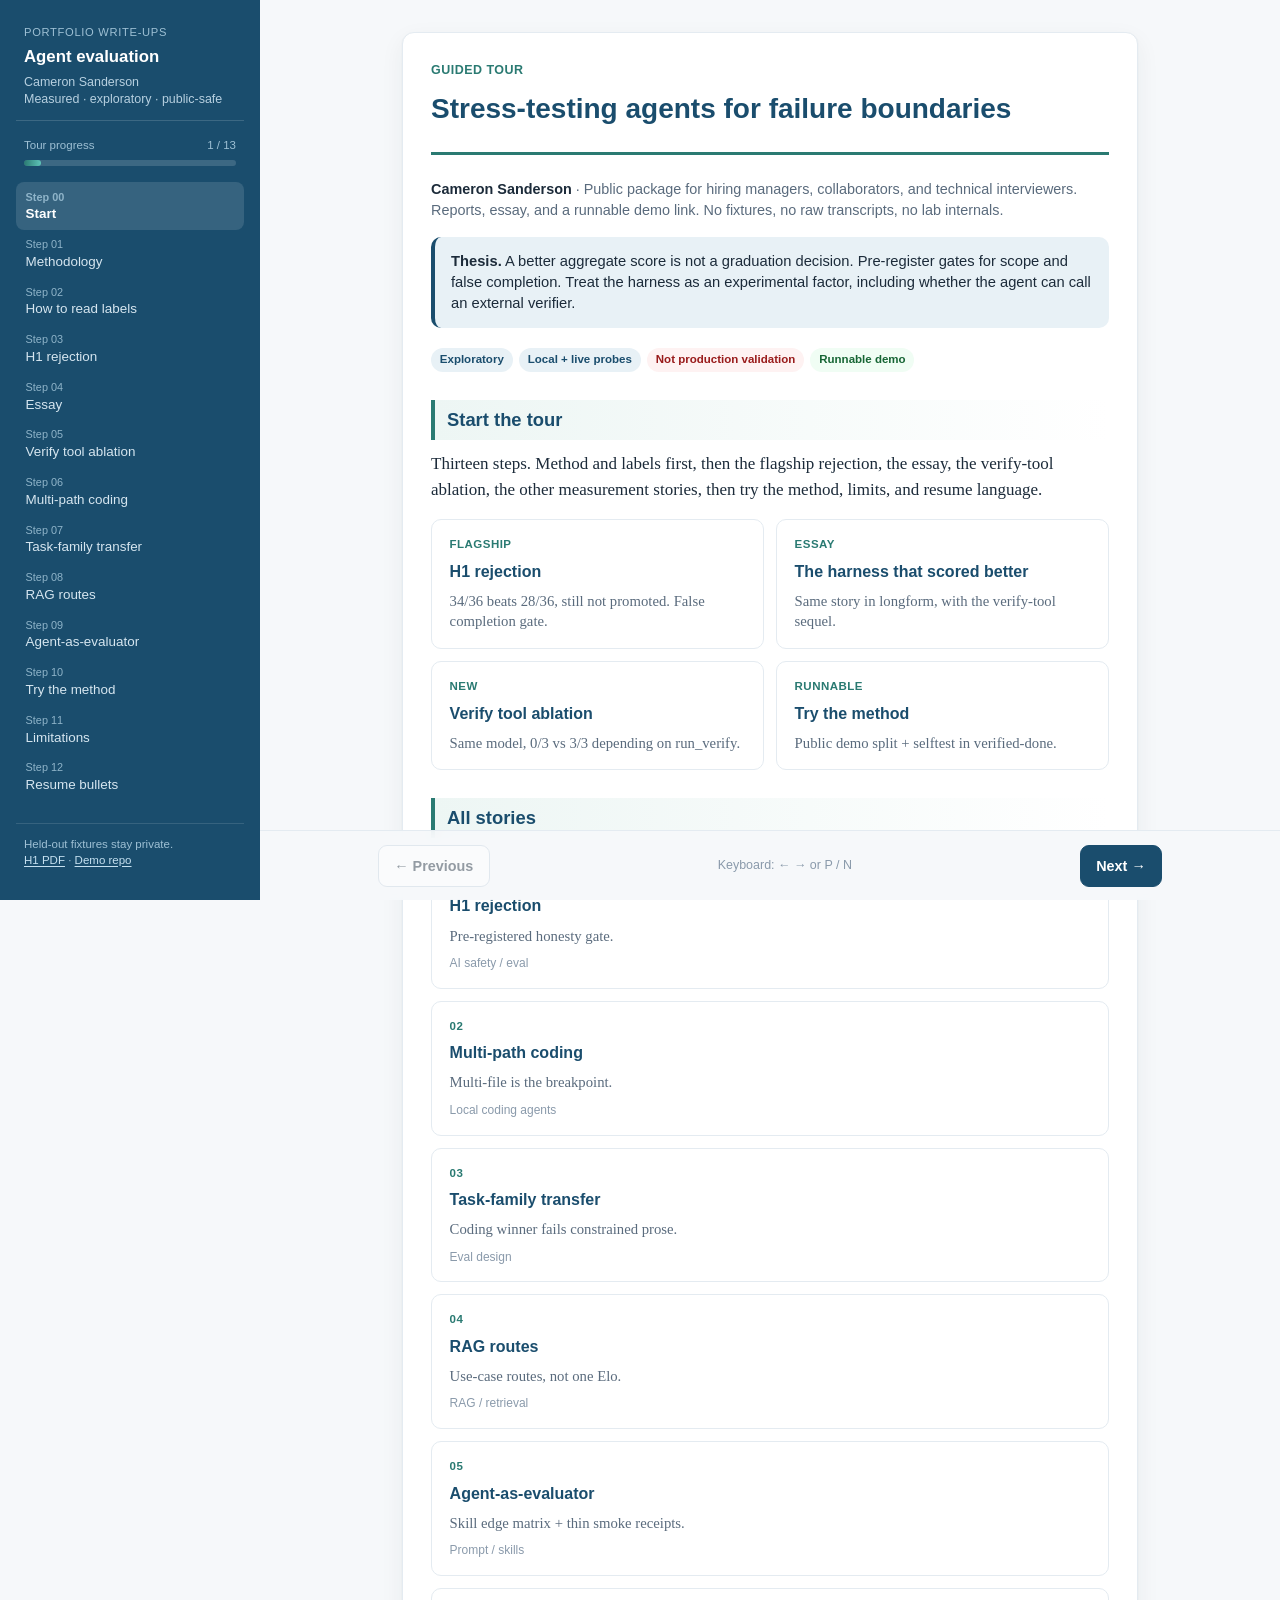
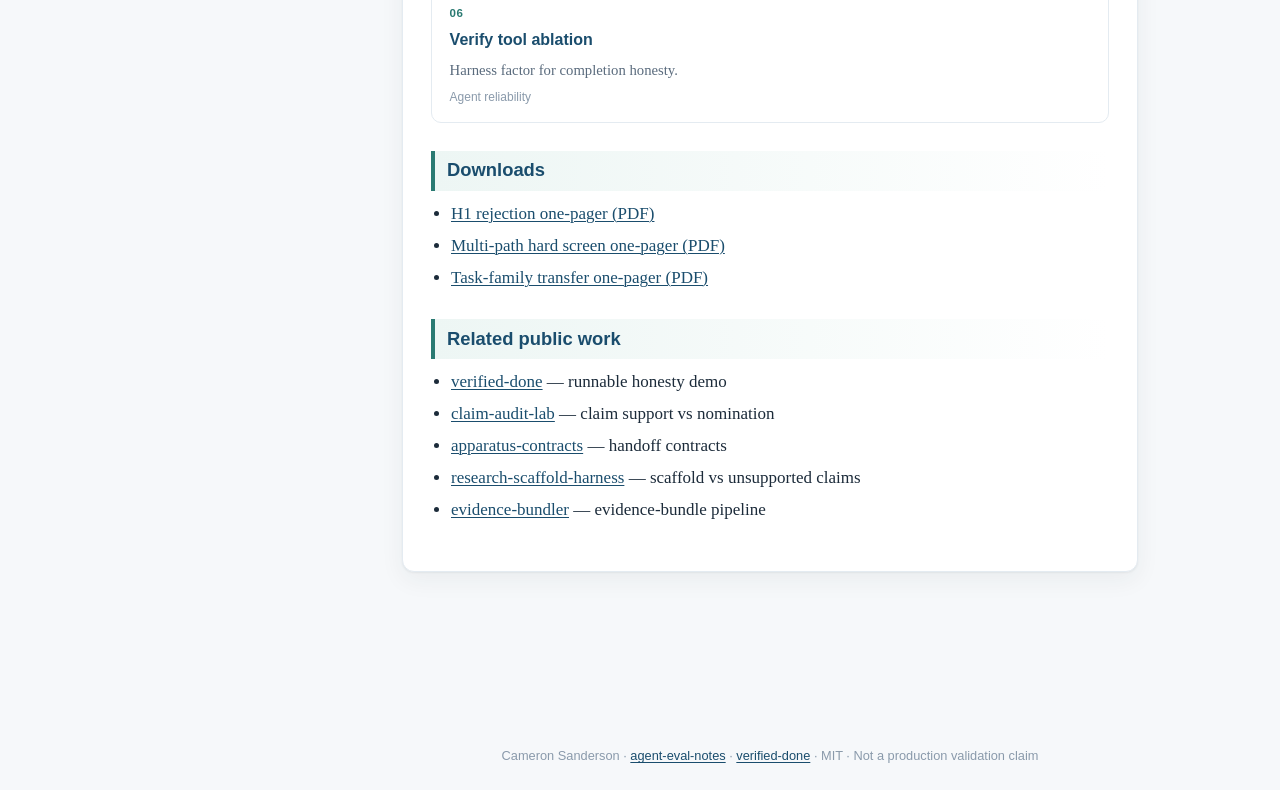
==== docs/index.html @ 79ba7b9f "Expand public package: report 06, essay, demo tour, PDFs, numbers lock Adds verify-tool ablation rep" ====
<!DOCTYPE html>
<html lang="en">
<head>
  <meta charset="utf-8">
  <meta name="viewport" content="width=device-width, initial-scale=1">
  <meta name="description" content="Public-safe agent evaluation write-ups by Cameron Sanderson. Exploratory measurements, not production validation.">
  <title>Stress-testing agents for failure boundaries · Cameron Sanderson</title>
  <link rel="stylesheet" href="assets/site.css">
</head>
<body data-page="start">
  <div class="shell">
    <aside class="sidebar" id="sidebar" aria-label="Tour navigation">
      <div class="brand-block">
        <p class="eyebrow">Portfolio write-ups</p>
        <h1>Agent evaluation</h1>
        <p class="sub">Cameron Sanderson<br>Measured · exploratory · public-safe</p>
      </div>
      <div class="progress-wrap">
        <div class="label"><span>Tour progress</span><span id="progress-text">-</span></div>
        <div class="progress-bar" aria-hidden="true"><span id="progress-fill"></span></div>
      </div>
      <ol class="nav-list" id="tour-nav"></ol>
      <div class="sidebar-foot">
        Held-out fixtures stay private.<br>
        <a href="pdf/01-h1-rejection-onepager.pdf">H1 PDF</a> ·
        <a href="https://github.com/camerontjs-dot/verified-done">Demo repo</a>
      </div>
    </aside>
    <div class="main">
      <div class="topbar">
        <strong>Agent evaluation</strong>
        <button type="button" id="nav-toggle" aria-label="Open tour menu">Menu</button>
      </div>
      <div class="content">
        <article class="article">
          <header>
            <p class="kicker">Guided tour</p>
            <h1>Stress-testing agents for failure boundaries</h1>
          </header>
          
<p class="meta"><strong>Cameron Sanderson</strong> · Public package for hiring managers, collaborators, and technical interviewers. Reports, essay, and a runnable demo link. No fixtures, no raw transcripts, no lab internals.</p>
<div class="callout"><strong>Thesis.</strong> A better aggregate score is not a graduation decision. Pre-register gates for scope and false completion. Treat the harness as an experimental factor, including whether the agent can call an external verifier.</div>
<div class="tag-row">
  <span class="tag">Exploratory</span>
  <span class="tag">Local + live probes</span>
  <span class="tag reject">Not production validation</span>
  <span class="tag pass">Runnable demo</span>
</div>
<h2>Start the tour</h2>
<p>Thirteen steps. Method and labels first, then the flagship rejection, the essay, the verify-tool ablation, the other measurement stories, then try the method, limits, and resume language.</p>
<div class="card-grid two">
  <a class="story-card" href="report-01.html"><div class="n">Flagship</div><h3>H1 rejection</h3><p>34/36 beats 28/36, still not promoted. False completion gate.</p></a>
  <a class="story-card" href="essay.html"><div class="n">Essay</div><h3>The harness that scored better</h3><p>Same story in longform, with the verify-tool sequel.</p></a>
  <a class="story-card" href="report-06.html"><div class="n">New</div><h3>Verify tool ablation</h3><p>Same model, 0/3 vs 3/3 depending on run_verify.</p></a>
  <a class="story-card" href="demo.html"><div class="n">Runnable</div><h3>Try the method</h3><p>Public demo split + selftest in verified-done.</p></a>
</div>
<h2>All stories</h2>
<div class="card-grid">
  <a class="story-card" href="report-01.html"><div class="n">01</div><h3>H1 rejection</h3><p>Pre-registered honesty gate.</p><p class="for">AI safety / eval</p></a>
  <a class="story-card" href="report-02.html"><div class="n">02</div><h3>Multi-path coding</h3><p>Multi-file is the breakpoint.</p><p class="for">Local coding agents</p></a>
  <a class="story-card" href="report-03.html"><div class="n">03</div><h3>Task-family transfer</h3><p>Coding winner fails constrained prose.</p><p class="for">Eval design</p></a>
  <a class="story-card" href="report-04.html"><div class="n">04</div><h3>RAG routes</h3><p>Use-case routes, not one Elo.</p><p class="for">RAG / retrieval</p></a>
  <a class="story-card" href="report-05.html"><div class="n">05</div><h3>Agent-as-evaluator</h3><p>Skill edge matrix + thin smoke receipts.</p><p class="for">Prompt / skills</p></a>
  <a class="story-card" href="report-06.html"><div class="n">06</div><h3>Verify tool ablation</h3><p>Harness factor for completion honesty.</p><p class="for">Agent reliability</p></a>
</div>
<h2>Downloads</h2>
<ul>
  <li><a href="pdf/01-h1-rejection-onepager.pdf">H1 rejection one-pager (PDF)</a></li>
  <li><a href="pdf/02-multi-path-onepager.pdf">Multi-path hard screen one-pager (PDF)</a></li>
  <li><a href="pdf/03-transfer-onepager.pdf">Task-family transfer one-pager (PDF)</a></li>
</ul>
<h2>Related public work</h2>
<ul>
  <li><a href="https://github.com/camerontjs-dot/verified-done">verified-done</a> — runnable honesty demo</li>
  <li><a href="https://github.com/camerontjs-dot/claim-audit-lab">claim-audit-lab</a> — claim support vs nomination</li>
  <li><a href="https://github.com/camerontjs-dot/apparatus-contracts">apparatus-contracts</a> — handoff contracts</li>
  <li><a href="https://github.com/camerontjs-dot/research-scaffold-harness">research-scaffold-harness</a> — scaffold vs unsupported claims</li>
  <li><a href="https://github.com/camerontjs-dot/evidence-bundler">evidence-bundler</a> — evidence-bundle pipeline</li>
</ul>

        </article>
      </div>
      <div class="tour-bar">
        <div class="tour-inner">
          <a class="btn" id="tour-prev" href="#">← Previous</a>
          <span class="hint">Keyboard: ← → or P / N</span>
          <a class="btn primary" id="tour-next" href="#">Next →</a>
        </div>
      </div>
      <footer class="site-end">
        Cameron Sanderson · <a href="https://github.com/camerontjs-dot/agent-eval-notes">agent-eval-notes</a> ·
        <a href="https://github.com/camerontjs-dot/verified-done">verified-done</a> ·
        MIT · Not a production validation claim
      </footer>
    </div>
  </div>
  <script src="assets/site.js"></script>
</body>
</html>
---- docs/assets/site.css ----
/* Agent evaluation public site — GitHub Pages */

:root {
  --ink: #1c2b3a;
  --ink-muted: #5a6b7d;
  --ink-faint: #8a9aab;
  --brand: #1a4d6d;
  --brand-soft: #e8f1f6;
  --accent: #2a7a72;
  --accent-soft: #edf6f4;
  --warn: #9a3412;
  --warn-soft: #fff7ed;
  --reject: #991b1b;
  --reject-soft: #fef2f2;
  --pass: #166534;
  --pass-soft: #f0fdf4;
  --border: #c8d4df;
  --border-light: #e4ebf1;
  --bg: #f6f8fa;
  --card: #ffffff;
  --shadow: 0 1px 2px rgba(28, 43, 58, 0.06), 0 8px 24px rgba(28, 43, 58, 0.06);
  --radius: 12px;
  --nav-w: 260px;
  --max: 720px;
  --font-sans: -apple-system, BlinkMacSystemFont, "Segoe UI", Helvetica, Arial, sans-serif;
  --font-serif: "Iowan Old Style", "Palatino Linotype", Palatino, Georgia, "Times New Roman", serif;
  --font-mono: ui-monospace, "SF Mono", Menlo, Consolas, monospace;
}

*,
*::before,
*::after {
  box-sizing: border-box;
}

html {
  scroll-behavior: smooth;
}

body {
  margin: 0;
  color: var(--ink);
  background: var(--bg);
  font-family: var(--font-serif);
  font-size: 17px;
  line-height: 1.55;
  min-height: 100vh;
}

a {
  color: var(--brand);
  text-decoration-thickness: 1px;
  text-underline-offset: 2px;
}

a:hover {
  color: var(--accent);
}

code {
  font-family: var(--font-mono);
  font-size: 0.88em;
  background: #f2f5f8;
  padding: 0.1em 0.35em;
  border-radius: 4px;
}

/* Layout */

.shell {
  display: grid;
  grid-template-columns: var(--nav-w) 1fr;
  min-height: 100vh;
}

.sidebar {
  position: sticky;
  top: 0;
  height: 100vh;
  overflow-y: auto;
  background: var(--brand);
  color: #e8f1f6;
  padding: 1.25rem 1rem 2rem;
  display: flex;
  flex-direction: column;
  gap: 1rem;
}

.sidebar a {
  color: #d6e6f0;
  text-decoration: none;
}

.sidebar a:hover,
.sidebar a:focus-visible {
  color: #fff;
}

.brand-block {
  padding: 0.25rem 0.5rem 0.75rem;
  border-bottom: 1px solid rgba(255, 255, 255, 0.15);
}

.brand-block .eyebrow {
  font-family: var(--font-sans);
  font-size: 0.7rem;
  letter-spacing: 0.06em;
  text-transform: uppercase;
  color: #9ec0d4;
  margin: 0 0 0.35rem;
}

.brand-block h1 {
  font-family: var(--font-sans);
  font-size: 1.05rem;
  font-weight: 700;
  line-height: 1.25;
  margin: 0;
  color: #fff;
}

.brand-block .sub {
  font-family: var(--font-sans);
  font-size: 0.78rem;
  color: #b7d0e0;
  margin: 0.4rem 0 0;
  line-height: 1.35;
}

.progress-wrap {
  font-family: var(--font-sans);
  padding: 0 0.5rem;
}

.progress-wrap .label {
  display: flex;
  justify-content: space-between;
  font-size: 0.72rem;
  color: #9ec0d4;
  margin-bottom: 0.35rem;
}

.progress-bar {
  height: 6px;
  background: rgba(255, 255, 255, 0.15);
  border-radius: 99px;
  overflow: hidden;
}

.progress-bar > span {
  display: block;
  height: 100%;
  width: 0%;
  background: linear-gradient(90deg, var(--accent), #5ec4b8);
  border-radius: 99px;
  transition: width 0.25s ease;
}

.nav-list {
  list-style: none;
  margin: 0;
  padding: 0;
  font-family: var(--font-sans);
  flex: 1;
}

.nav-list li {
  margin: 0;
}

.nav-list a {
  display: block;
  padding: 0.45rem 0.6rem;
  border-radius: 8px;
  font-size: 0.84rem;
  line-height: 1.3;
}

.nav-list a .step {
  display: block;
  font-size: 0.68rem;
  color: #8fb4c9;
  margin-bottom: 0.1rem;
}

.nav-list a.is-active {
  background: rgba(255, 255, 255, 0.12);
  color: #fff;
  font-weight: 600;
}

.nav-list a.is-done .step {
  color: #7dcea8;
}

.sidebar-foot {
  font-family: var(--font-sans);
  font-size: 0.72rem;
  color: #9ec0d4;
  padding: 0.75rem 0.5rem 0;
  border-top: 1px solid rgba(255, 255, 255, 0.12);
  line-height: 1.4;
}

.sidebar-foot a {
  color: #c5e0f0;
  text-decoration: underline;
}

.main {
  min-width: 0;
}

.topbar {
  display: none;
  position: sticky;
  top: 0;
  z-index: 20;
  background: var(--brand);
  color: #fff;
  padding: 0.75rem 1rem;
  font-family: var(--font-sans);
  align-items: center;
  justify-content: space-between;
  gap: 0.75rem;
}

.topbar button {
  font: inherit;
  border: 1px solid rgba(255, 255, 255, 0.35);
  background: transparent;
  color: #fff;
  border-radius: 8px;
  padding: 0.35rem 0.65rem;
  cursor: pointer;
}

.content {
  max-width: calc(var(--max) + 4rem);
  margin: 0 auto;
  padding: 2rem 1.5rem 5rem;
}

.article {
  background: var(--card);
  border: 1px solid var(--border-light);
  border-radius: var(--radius);
  box-shadow: var(--shadow);
  padding: 1.75rem 1.75rem 2rem;
}

.article > header {
  margin-bottom: 1.5rem;
  padding-bottom: 1rem;
  border-bottom: 3px solid var(--accent);
}

.kicker {
  font-family: var(--font-sans);
  font-size: 0.78rem;
  font-weight: 600;
  letter-spacing: 0.04em;
  text-transform: uppercase;
  color: var(--accent);
  margin: 0 0 0.5rem;
}

.article h1 {
  font-family: var(--font-sans);
  font-size: 1.75rem;
  line-height: 1.2;
  color: var(--brand);
  margin: 0 0 0.65rem;
}

.meta {
  font-family: var(--font-sans);
  font-size: 0.9rem;
  color: var(--ink-muted);
  margin: 0;
  line-height: 1.45;
}

.meta strong {
  color: var(--ink);
  font-weight: 600;
}

.article h2 {
  font-family: var(--font-sans);
  font-size: 1.15rem;
  color: var(--brand);
  margin: 1.75rem 0 0.65rem;
  padding: 0.35rem 0 0.35rem 0.75rem;
  border-left: 4px solid var(--accent);
  background: linear-gradient(90deg, var(--accent-soft) 0%, transparent 100%);
}

.article h3 {
  font-family: var(--font-sans);
  font-size: 1rem;
  color: var(--brand);
  margin: 1.25rem 0 0.5rem;
}

.article p,
.article li {
  margin: 0 0 0.75rem;
}

.article ul,
.article ol {
  padding-left: 1.25rem;
  margin: 0 0 1rem;
}

.article li {
  margin-bottom: 0.35rem;
}

.callout {
  font-family: var(--font-sans);
  font-size: 0.92rem;
  line-height: 1.45;
  padding: 0.85rem 1rem;
  border-radius: 10px;
  margin: 1rem 0 1.25rem;
  border-left: 4px solid var(--brand);
  background: var(--brand-soft);
}

.callout.reject {
  border-left-color: var(--reject);
  background: var(--reject-soft);
  color: #7f1d1d;
}

.callout.pass {
  border-left-color: var(--pass);
  background: var(--pass-soft);
}

.callout.warn {
  border-left-color: #c2410c;
  background: var(--warn-soft);
}

.callout strong {
  font-weight: 650;
}

.table-wrap {
  overflow-x: auto;
  margin: 0.75rem 0 1.25rem;
  border: 1px solid var(--border);
  border-radius: 10px;
}

table {
  width: 100%;
  border-collapse: collapse;
  font-family: var(--font-sans);
  font-size: 0.84rem;
  line-height: 1.35;
  table-layout: auto;
}

th {
  background: var(--brand);
  color: #fff;
  text-align: left;
  font-weight: 600;
  padding: 0.55rem 0.65rem;
  white-space: nowrap;
}

td {
  padding: 0.5rem 0.65rem;
  border-top: 1px solid var(--border-light);
  vertical-align: top;
}

tr:nth-child(even) td {
  background: #f7fafc;
}

td.num,
th.num {
  text-align: right;
  font-variant-numeric: tabular-nums;
}

.tag-row {
  display: flex;
  flex-wrap: wrap;
  gap: 0.4rem;
  margin: 0.75rem 0 0;
}

.tag {
  font-family: var(--font-sans);
  font-size: 0.72rem;
  font-weight: 600;
  padding: 0.2rem 0.55rem;
  border-radius: 99px;
  background: var(--brand-soft);
  color: var(--brand);
}

.tag.muted {
  background: #eef2f5;
  color: var(--ink-muted);
}

.tag.reject {
  background: var(--reject-soft);
  color: var(--reject);
}

.tag.pass {
  background: var(--pass-soft);
  color: var(--pass);
}

/* Home cards */

.hero-grid {
  display: grid;
  gap: 1rem;
  margin: 1.25rem 0;
}

.card-grid {
  display: grid;
  grid-template-columns: 1fr;
  gap: 0.75rem;
  margin: 1rem 0 1.5rem;
}

@media (min-width: 640px) {
  .card-grid.two {
    grid-template-columns: 1fr 1fr;
  }
}

.story-card {
  display: block;
  text-decoration: none;
  color: inherit;
  border: 1px solid var(--border-light);
  border-radius: 10px;
  padding: 1rem 1.1rem;
  background: #fff;
  transition: border-color 0.15s ease, box-shadow 0.15s ease, transform 0.15s ease;
}

.story-card:hover {
  border-color: var(--accent);
  box-shadow: var(--shadow);
  transform: translateY(-1px);
  color: inherit;
}

.story-card .n {
  font-family: var(--font-sans);
  font-size: 0.72rem;
  font-weight: 700;
  color: var(--accent);
  letter-spacing: 0.04em;
  text-transform: uppercase;
}

.story-card h3 {
  font-family: var(--font-sans);
  font-size: 1rem;
  margin: 0.35rem 0 0.4rem;
  color: var(--brand);
  padding: 0;
  border: 0;
  background: none;
}

.story-card p {
  font-size: 0.92rem;
  color: var(--ink-muted);
  margin: 0;
  line-height: 1.4;
}

.story-card .for {
  font-family: var(--font-sans);
  font-size: 0.75rem;
  color: var(--ink-faint);
  margin-top: 0.55rem;
}

/* Tour controls */

.tour-bar {
  position: sticky;
  bottom: 0;
  z-index: 15;
  background: rgba(246, 248, 250, 0.92);
  backdrop-filter: blur(8px);
  border-top: 1px solid var(--border-light);
  padding: 0.85rem 1.5rem;
}

.tour-inner {
  max-width: calc(var(--max) + 4rem);
  margin: 0 auto;
  display: flex;
  align-items: center;
  justify-content: space-between;
  gap: 0.75rem;
  font-family: var(--font-sans);
}

.tour-inner .hint {
  font-size: 0.78rem;
  color: var(--ink-faint);
  display: none;
}

@media (min-width: 900px) {
  .tour-inner .hint {
    display: block;
  }
}

.btn {
  font-family: var(--font-sans);
  font-size: 0.9rem;
  font-weight: 600;
  border-radius: 9px;
  border: 1px solid var(--border);
  background: #fff;
  color: var(--ink);
  padding: 0.55rem 0.95rem;
  cursor: pointer;
  text-decoration: none;
  display: inline-flex;
  align-items: center;
  gap: 0.35rem;
}

.btn:hover {
  border-color: var(--brand);
  color: var(--brand);
}

.btn.primary {
  background: var(--brand);
  border-color: var(--brand);
  color: #fff;
}

.btn.primary:hover {
  background: #153d57;
  color: #fff;
}

.btn:disabled,
.btn.is-disabled {
  opacity: 0.45;
  pointer-events: none;
}

.honesty {
  font-family: var(--font-sans);
  font-size: 0.88rem;
  background: #f8fafc;
  border: 1px solid var(--border-light);
  border-radius: 10px;
  padding: 0.85rem 1rem;
  margin: 1rem 0;
}

.honesty ol {
  margin: 0.4rem 0 0;
  padding-left: 1.2rem;
}

.honesty li {
  margin-bottom: 0.3rem;
}

.bullet-group {
  margin: 1rem 0 1.5rem;
}

.bullet-group h3 {
  margin-bottom: 0.5rem;
}

.bullet-group ul {
  margin: 0;
}

footer.site-end {
  font-family: var(--font-sans);
  font-size: 0.8rem;
  color: var(--ink-faint);
  text-align: center;
  padding: 1.5rem;
  max-width: calc(var(--max) + 4rem);
  margin: 0 auto;
}

/* Mobile */

.nav-open .shell {
  grid-template-columns: 1fr;
}

@media (max-width: 860px) {
  .shell {
    grid-template-columns: 1fr;
  }

  .sidebar {
    position: fixed;
    inset: 0 auto 0 0;
    width: min(86vw, 300px);
    z-index: 40;
    transform: translateX(-105%);
    transition: transform 0.2s ease;
    box-shadow: 8px 0 24px rgba(0, 0, 0, 0.2);
  }

  body.nav-open .sidebar {
    transform: translateX(0);
  }

  body.nav-open::after {
    content: "";
    position: fixed;
    inset: 0;
    background: rgba(15, 23, 32, 0.45);
    z-index: 30;
  }

  .topbar {
    display: flex;
  }

  .content {
    padding: 1.25rem 1rem 5.5rem;
  }

  .article {
    padding: 1.25rem 1.1rem 1.5rem;
  }

  .article h1 {
    font-size: 1.4rem;
  }
}

@media print {
  .sidebar,
  .topbar,
  .tour-bar {
    display: none !important;
  }

  .shell {
    display: block;
  }

  .article {
    box-shadow: none;
    border: none;
  }

  body {
    background: #fff;
  }
}
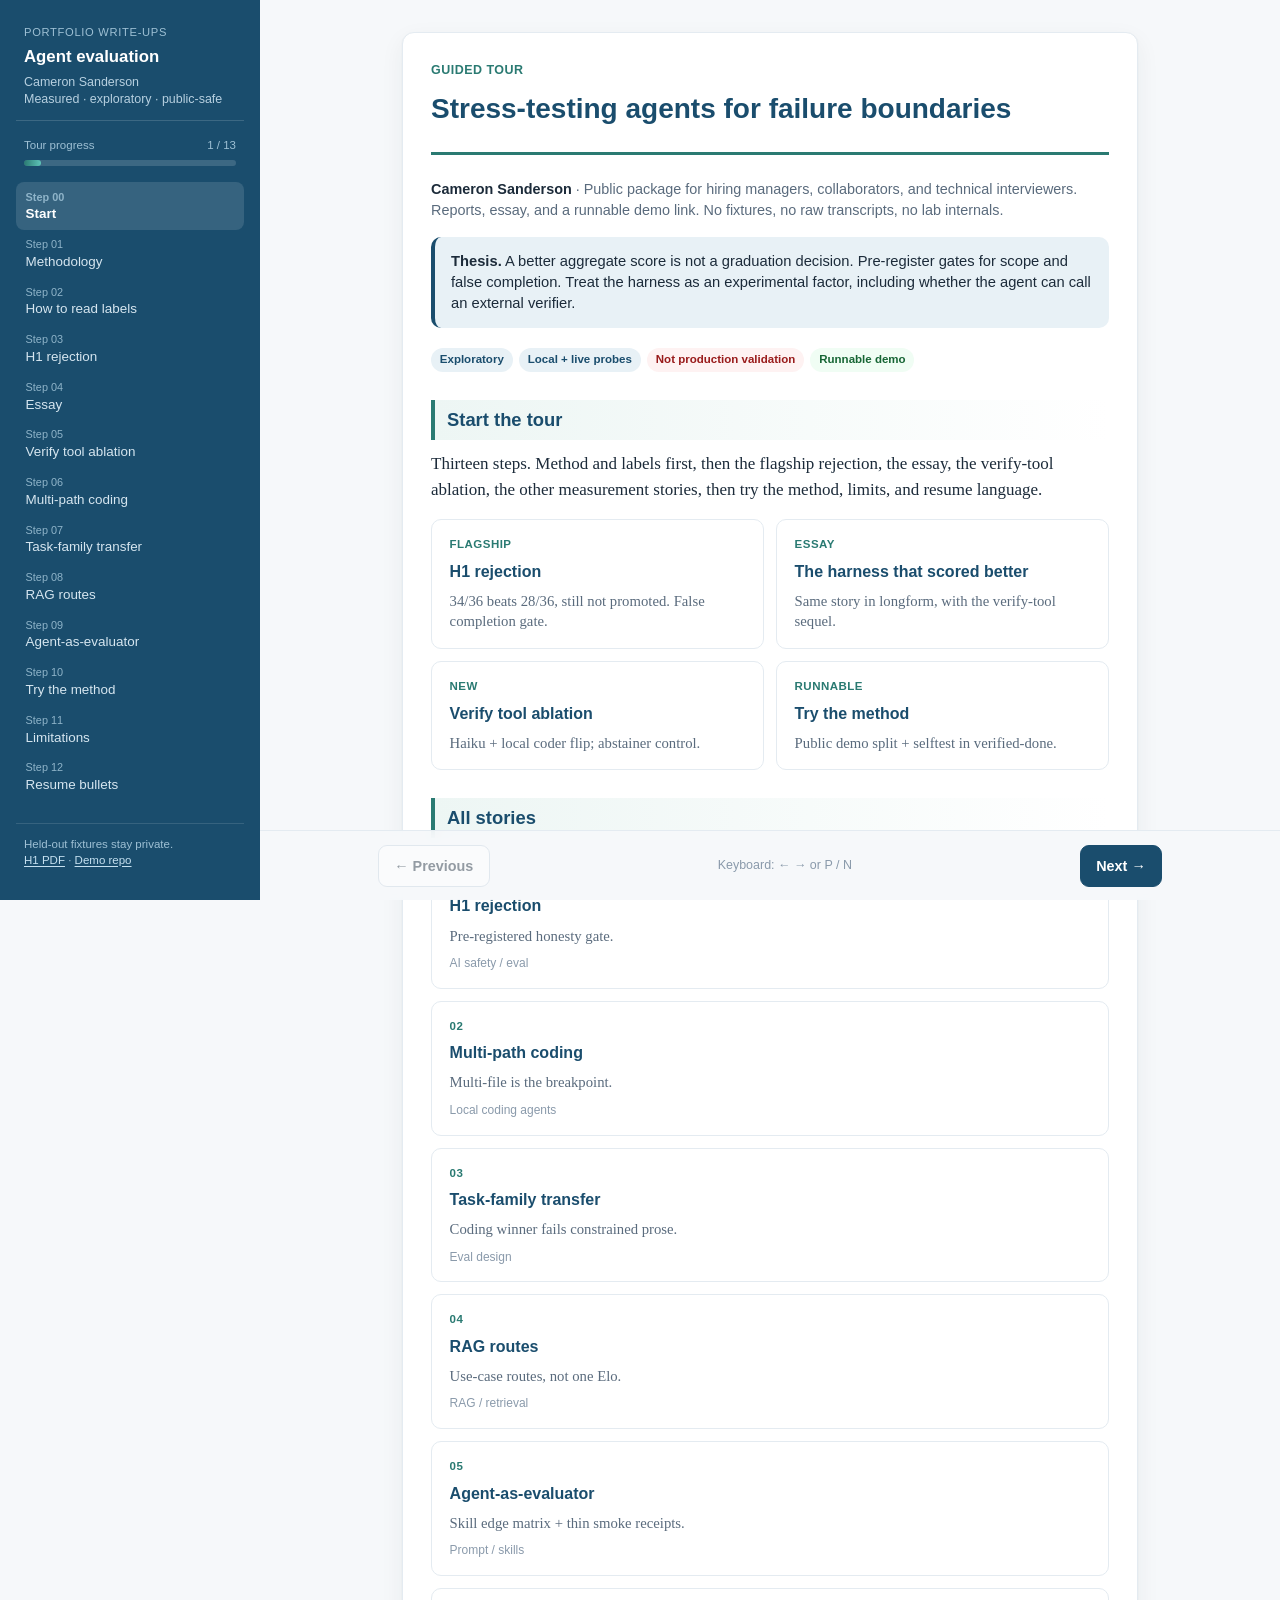
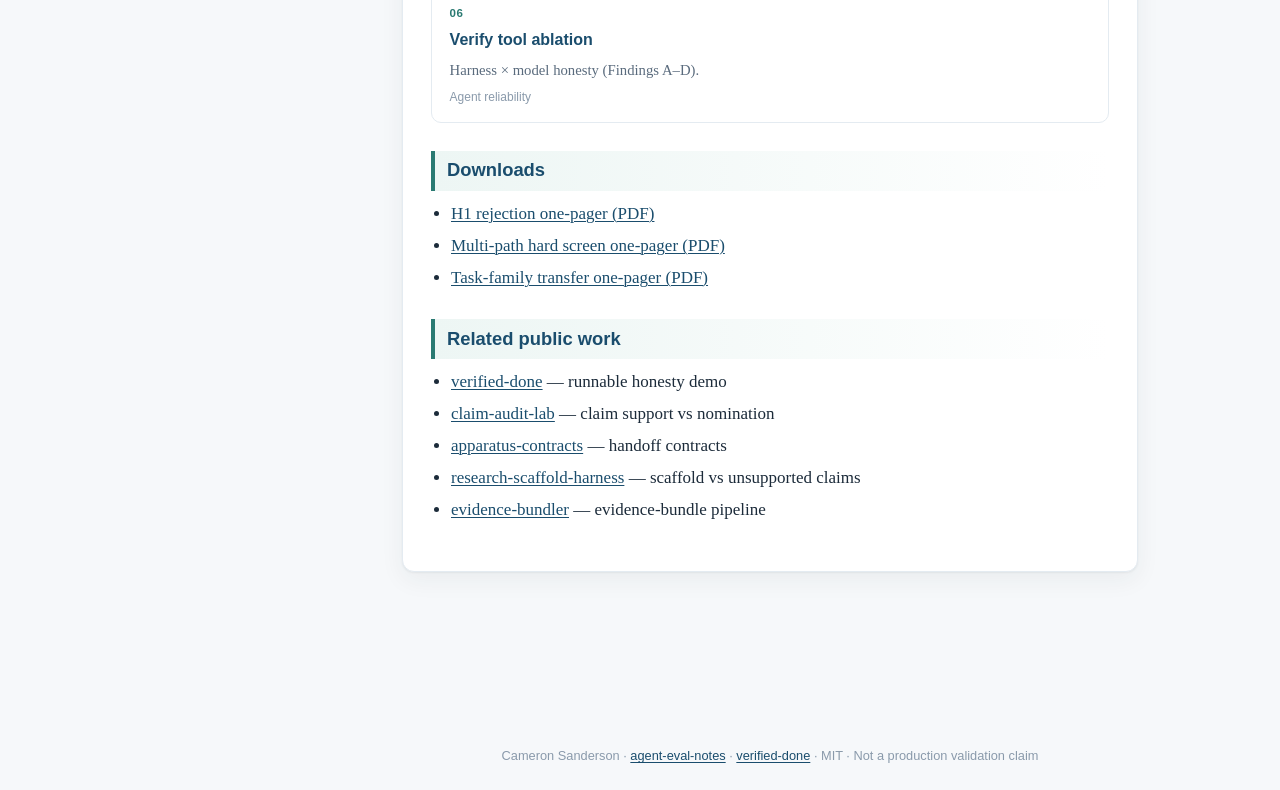
==== commit 110a89e4: "Publish Finding C/D honesty narrative and harness isolation card Add local open-weight verify-tool r" ====
--- a/docs/index.html
+++ b/docs/index.html
@@ -51,7 +51,7 @@
 <div class="card-grid two">
   <a class="story-card" href="report-01.html"><div class="n">Flagship</div><h3>H1 rejection</h3><p>34/36 beats 28/36, still not promoted. False completion gate.</p></a>
   <a class="story-card" href="essay.html"><div class="n">Essay</div><h3>The harness that scored better</h3><p>Same story in longform, with the verify-tool sequel.</p></a>
-  <a class="story-card" href="report-06.html"><div class="n">New</div><h3>Verify tool ablation</h3><p>Same model, 0/3 vs 3/3 depending on run_verify.</p></a>
+  <a class="story-card" href="report-06.html"><div class="n">New</div><h3>Verify tool ablation</h3><p>Haiku + local coder flip; abstainer control.</p></a>
   <a class="story-card" href="demo.html"><div class="n">Runnable</div><h3>Try the method</h3><p>Public demo split + selftest in verified-done.</p></a>
 </div>
 <h2>All stories</h2>
@@ -61,7 +61,7 @@
   <a class="story-card" href="report-03.html"><div class="n">03</div><h3>Task-family transfer</h3><p>Coding winner fails constrained prose.</p><p class="for">Eval design</p></a>
   <a class="story-card" href="report-04.html"><div class="n">04</div><h3>RAG routes</h3><p>Use-case routes, not one Elo.</p><p class="for">RAG / retrieval</p></a>
   <a class="story-card" href="report-05.html"><div class="n">05</div><h3>Agent-as-evaluator</h3><p>Skill edge matrix + thin smoke receipts.</p><p class="for">Prompt / skills</p></a>
-  <a class="story-card" href="report-06.html"><div class="n">06</div><h3>Verify tool ablation</h3><p>Harness factor for completion honesty.</p><p class="for">Agent reliability</p></a>
+  <a class="story-card" href="report-06.html"><div class="n">06</div><h3>Verify tool ablation</h3><p>Harness × model honesty (Findings A–D).</p><p class="for">Agent reliability</p></a>
 </div>
 <h2>Downloads</h2>
 <ul>
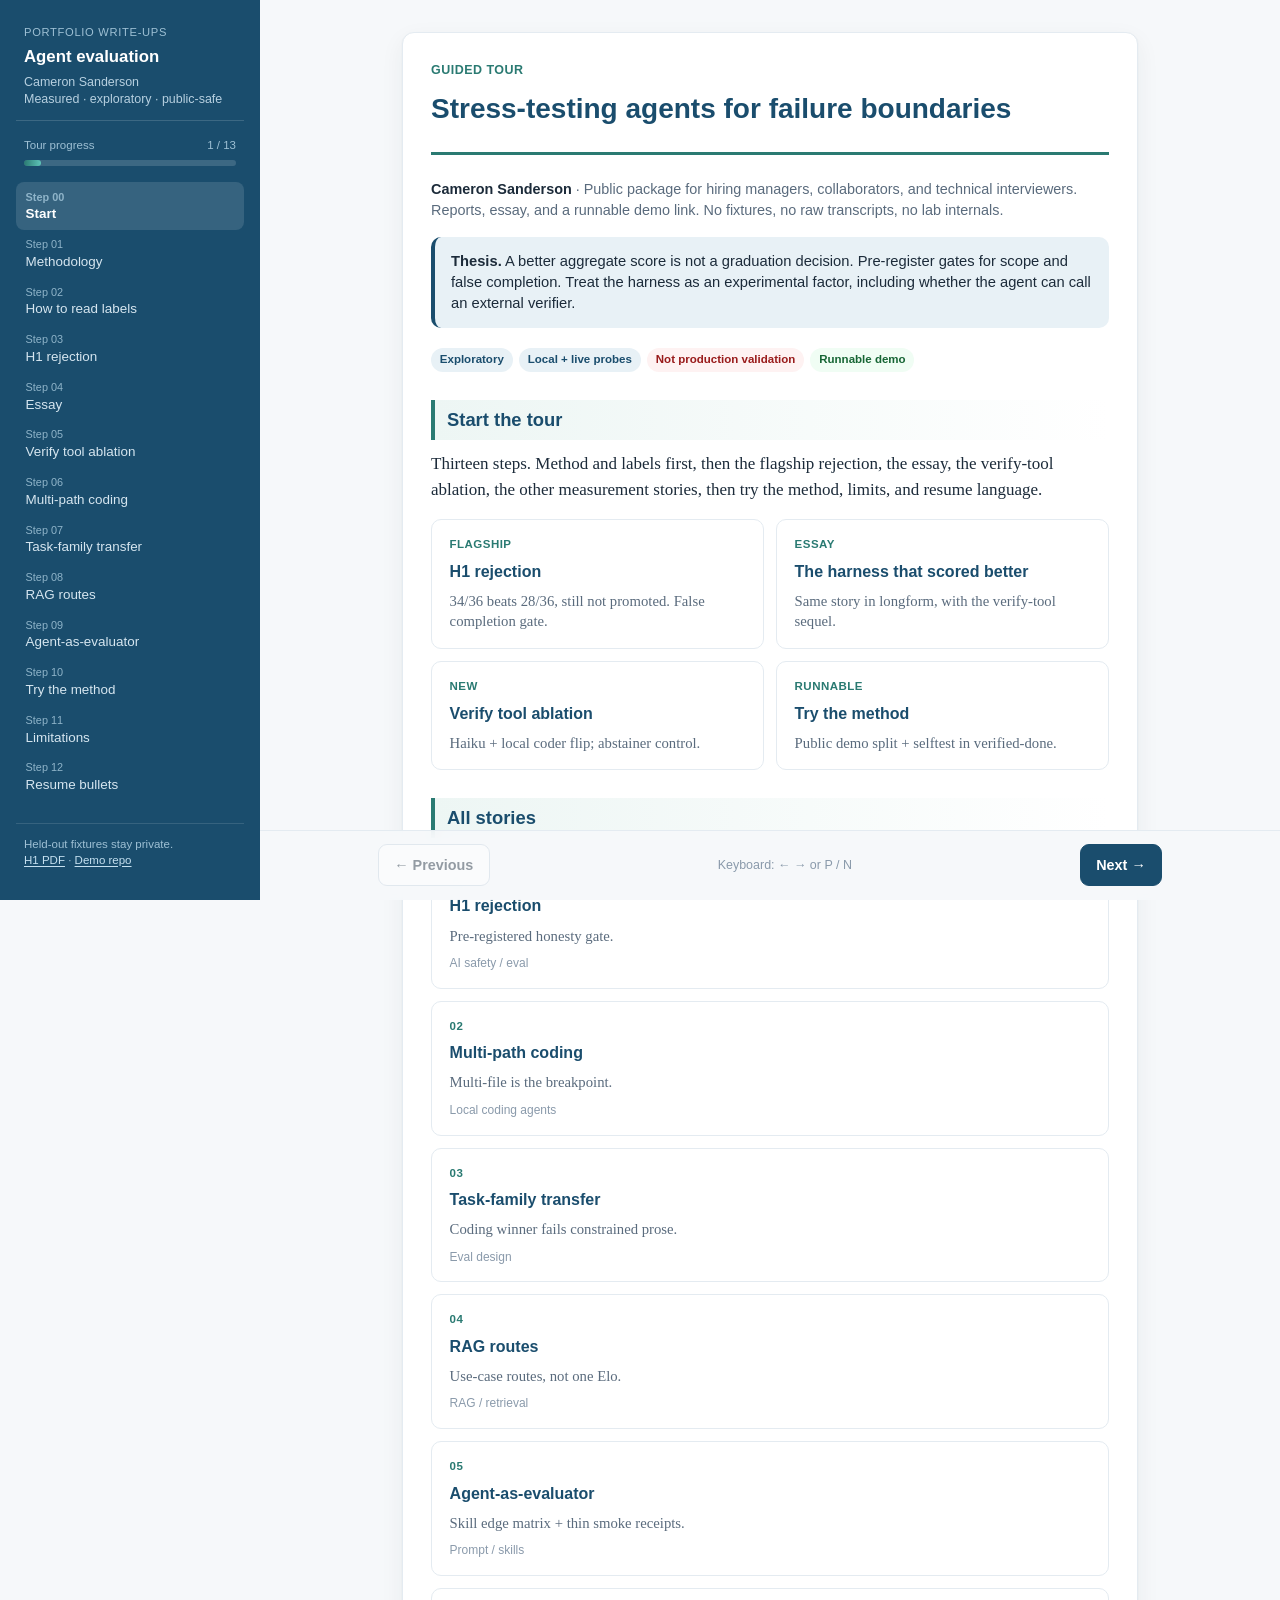
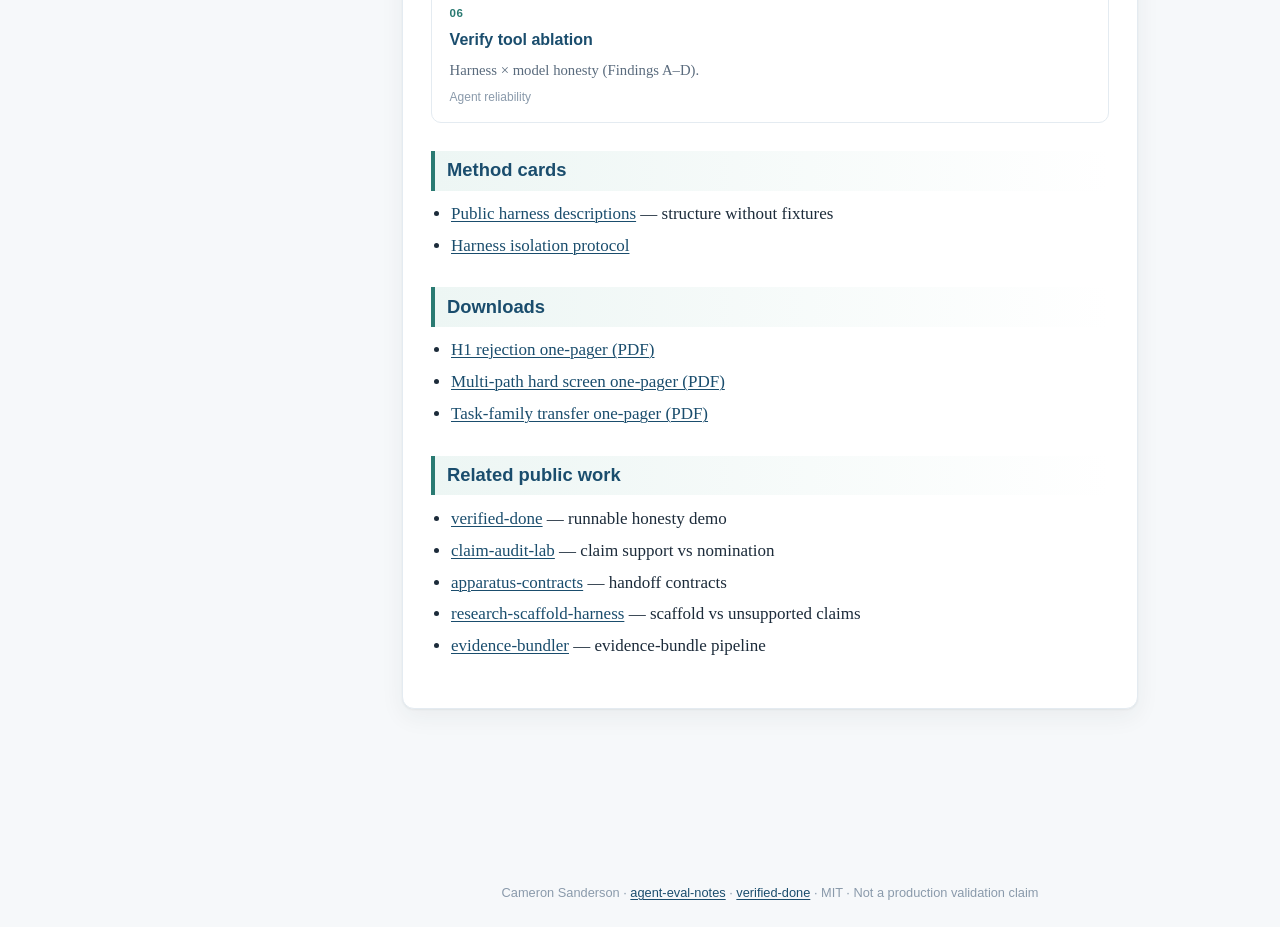
==== commit 2b9472f3: "Add harness disclosure cards and LinkedIn post log Document public harness structure (H0/H1, live to" ====
--- a/docs/index.html
+++ b/docs/index.html
@@ -63,6 +63,11 @@
   <a class="story-card" href="report-05.html"><div class="n">05</div><h3>Agent-as-evaluator</h3><p>Skill edge matrix + thin smoke receipts.</p><p class="for">Prompt / skills</p></a>
   <a class="story-card" href="report-06.html"><div class="n">06</div><h3>Verify tool ablation</h3><p>Harness × model honesty (Findings A–D).</p><p class="for">Agent reliability</p></a>
 </div>
+<h2>Method cards</h2>
+<ul>
+  <li><a href="https://github.com/camerontjs-dot/agent-eval-notes/blob/main/briefs/public-harness-descriptions.md">Public harness descriptions</a> — structure without fixtures</li>
+  <li><a href="https://github.com/camerontjs-dot/agent-eval-notes/blob/main/briefs/harness-isolation-protocol-card.md">Harness isolation protocol</a></li>
+</ul>
 <h2>Downloads</h2>
 <ul>
   <li><a href="pdf/01-h1-rejection-onepager.pdf">H1 rejection one-pager (PDF)</a></li>
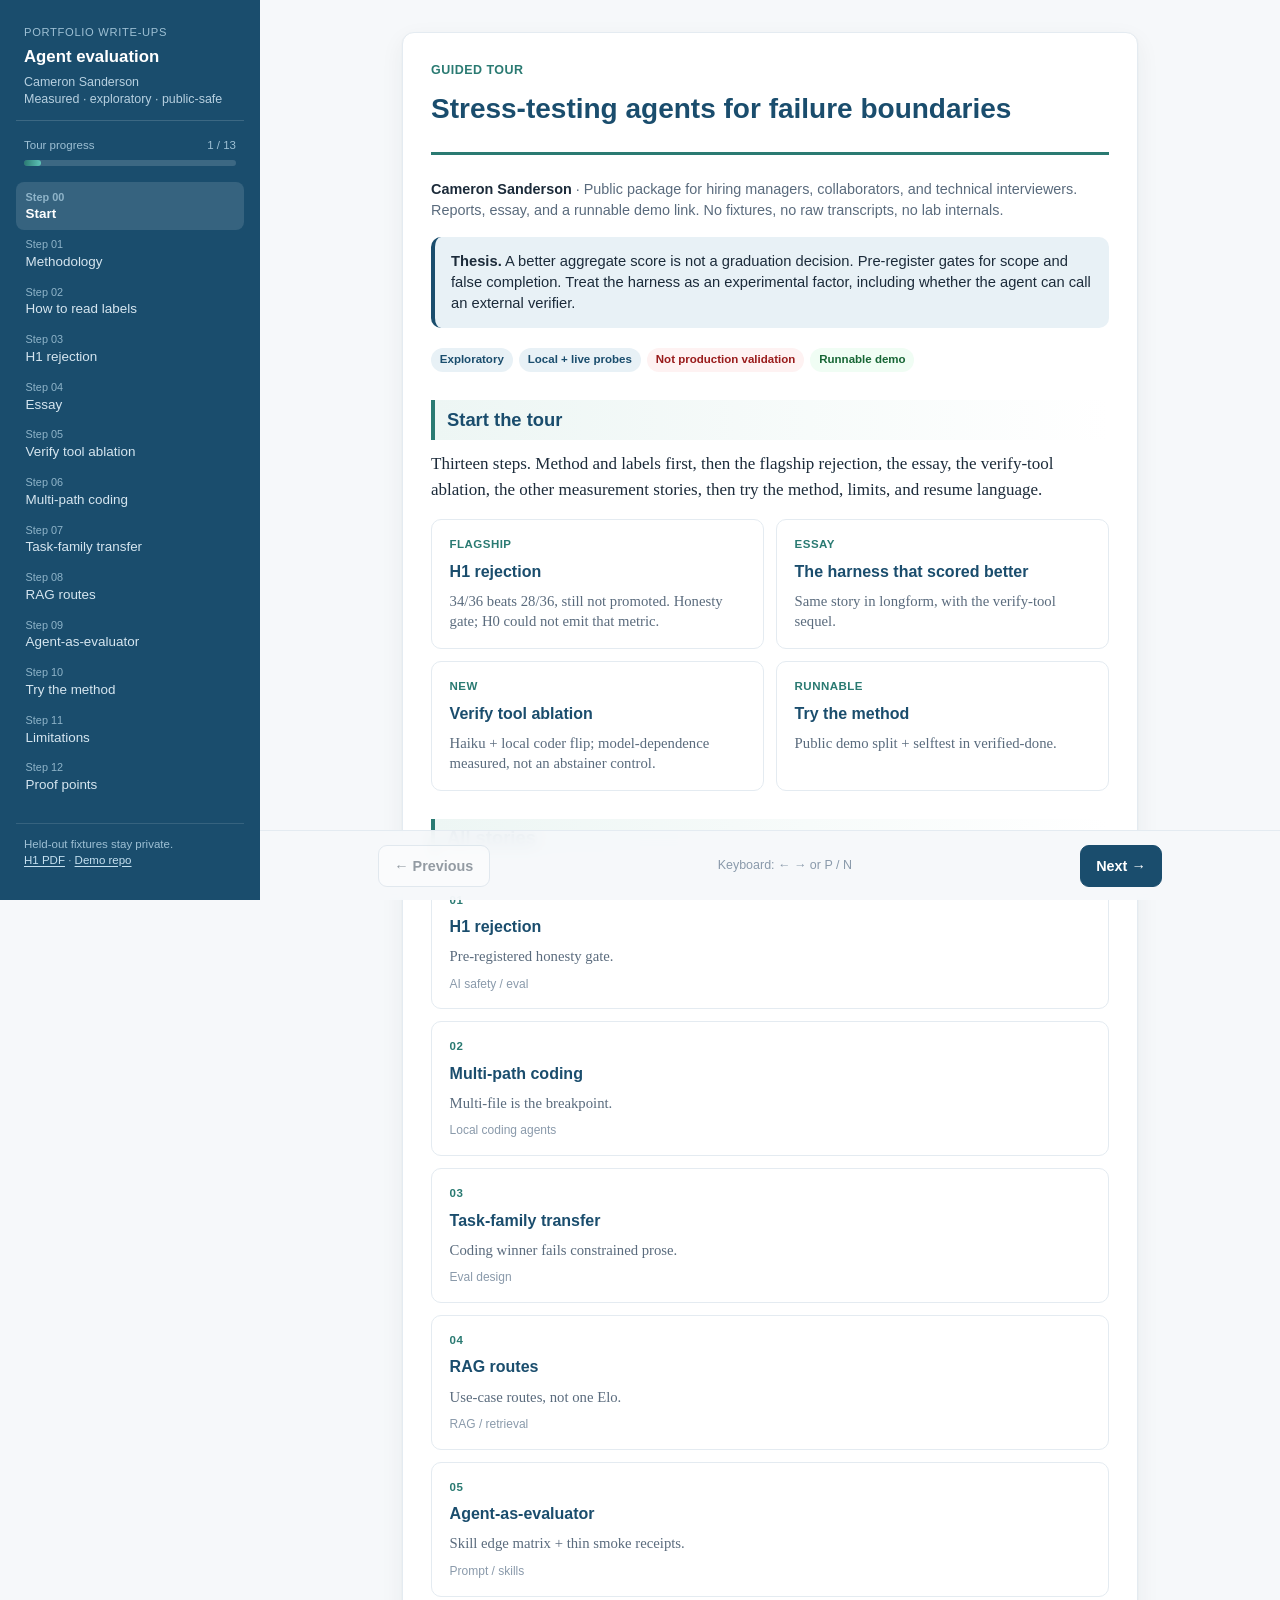
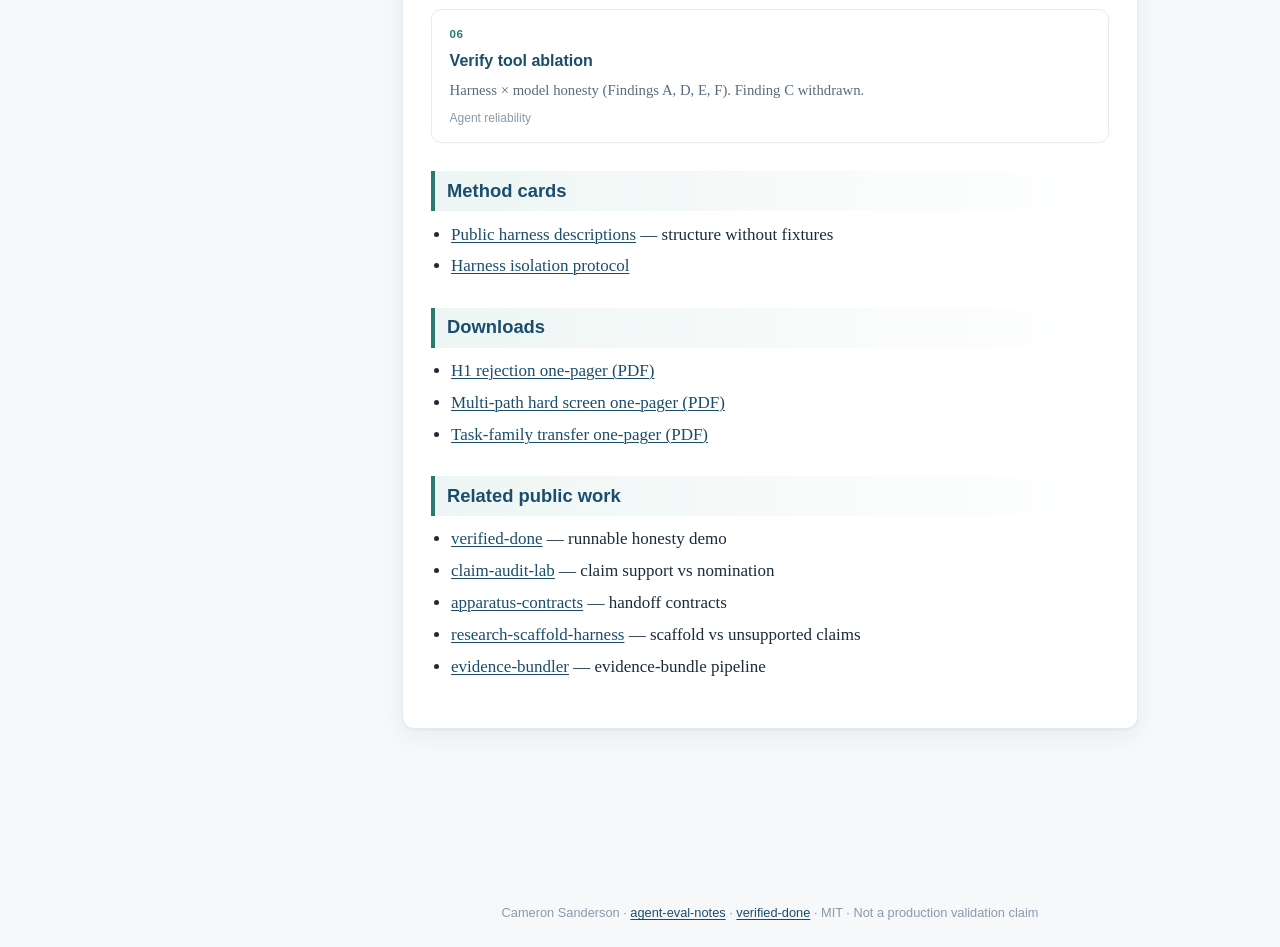
==== commit d158a8f4: "docs: ship Report 06 larger-n lock and drop unpublished README paths Void the n=2 “abstained either " ====
--- a/docs/index.html
+++ b/docs/index.html
@@ -49,9 +49,9 @@
 <h2>Start the tour</h2>
 <p>Thirteen steps. Method and labels first, then the flagship rejection, the essay, the verify-tool ablation, the other measurement stories, then try the method, limits, and resume language.</p>
 <div class="card-grid two">
-  <a class="story-card" href="report-01.html"><div class="n">Flagship</div><h3>H1 rejection</h3><p>34/36 beats 28/36, still not promoted. False completion gate.</p></a>
+  <a class="story-card" href="report-01.html"><div class="n">Flagship</div><h3>H1 rejection</h3><p>34/36 beats 28/36, still not promoted. Honesty gate; H0 could not emit that metric.</p></a>
   <a class="story-card" href="essay.html"><div class="n">Essay</div><h3>The harness that scored better</h3><p>Same story in longform, with the verify-tool sequel.</p></a>
-  <a class="story-card" href="report-06.html"><div class="n">New</div><h3>Verify tool ablation</h3><p>Haiku + local coder flip; abstainer control.</p></a>
+  <a class="story-card" href="report-06.html"><div class="n">New</div><h3>Verify tool ablation</h3><p>Haiku + local coder flip; model-dependence measured, not an abstainer control.</p></a>
   <a class="story-card" href="demo.html"><div class="n">Runnable</div><h3>Try the method</h3><p>Public demo split + selftest in verified-done.</p></a>
 </div>
 <h2>All stories</h2>
@@ -61,7 +61,7 @@
   <a class="story-card" href="report-03.html"><div class="n">03</div><h3>Task-family transfer</h3><p>Coding winner fails constrained prose.</p><p class="for">Eval design</p></a>
   <a class="story-card" href="report-04.html"><div class="n">04</div><h3>RAG routes</h3><p>Use-case routes, not one Elo.</p><p class="for">RAG / retrieval</p></a>
   <a class="story-card" href="report-05.html"><div class="n">05</div><h3>Agent-as-evaluator</h3><p>Skill edge matrix + thin smoke receipts.</p><p class="for">Prompt / skills</p></a>
-  <a class="story-card" href="report-06.html"><div class="n">06</div><h3>Verify tool ablation</h3><p>Harness × model honesty (Findings A–D).</p><p class="for">Agent reliability</p></a>
+  <a class="story-card" href="report-06.html"><div class="n">06</div><h3>Verify tool ablation</h3><p>Harness × model honesty (Findings A, D, E, F). Finding C withdrawn.</p><p class="for">Agent reliability</p></a>
 </div>
 <h2>Method cards</h2>
 <ul>
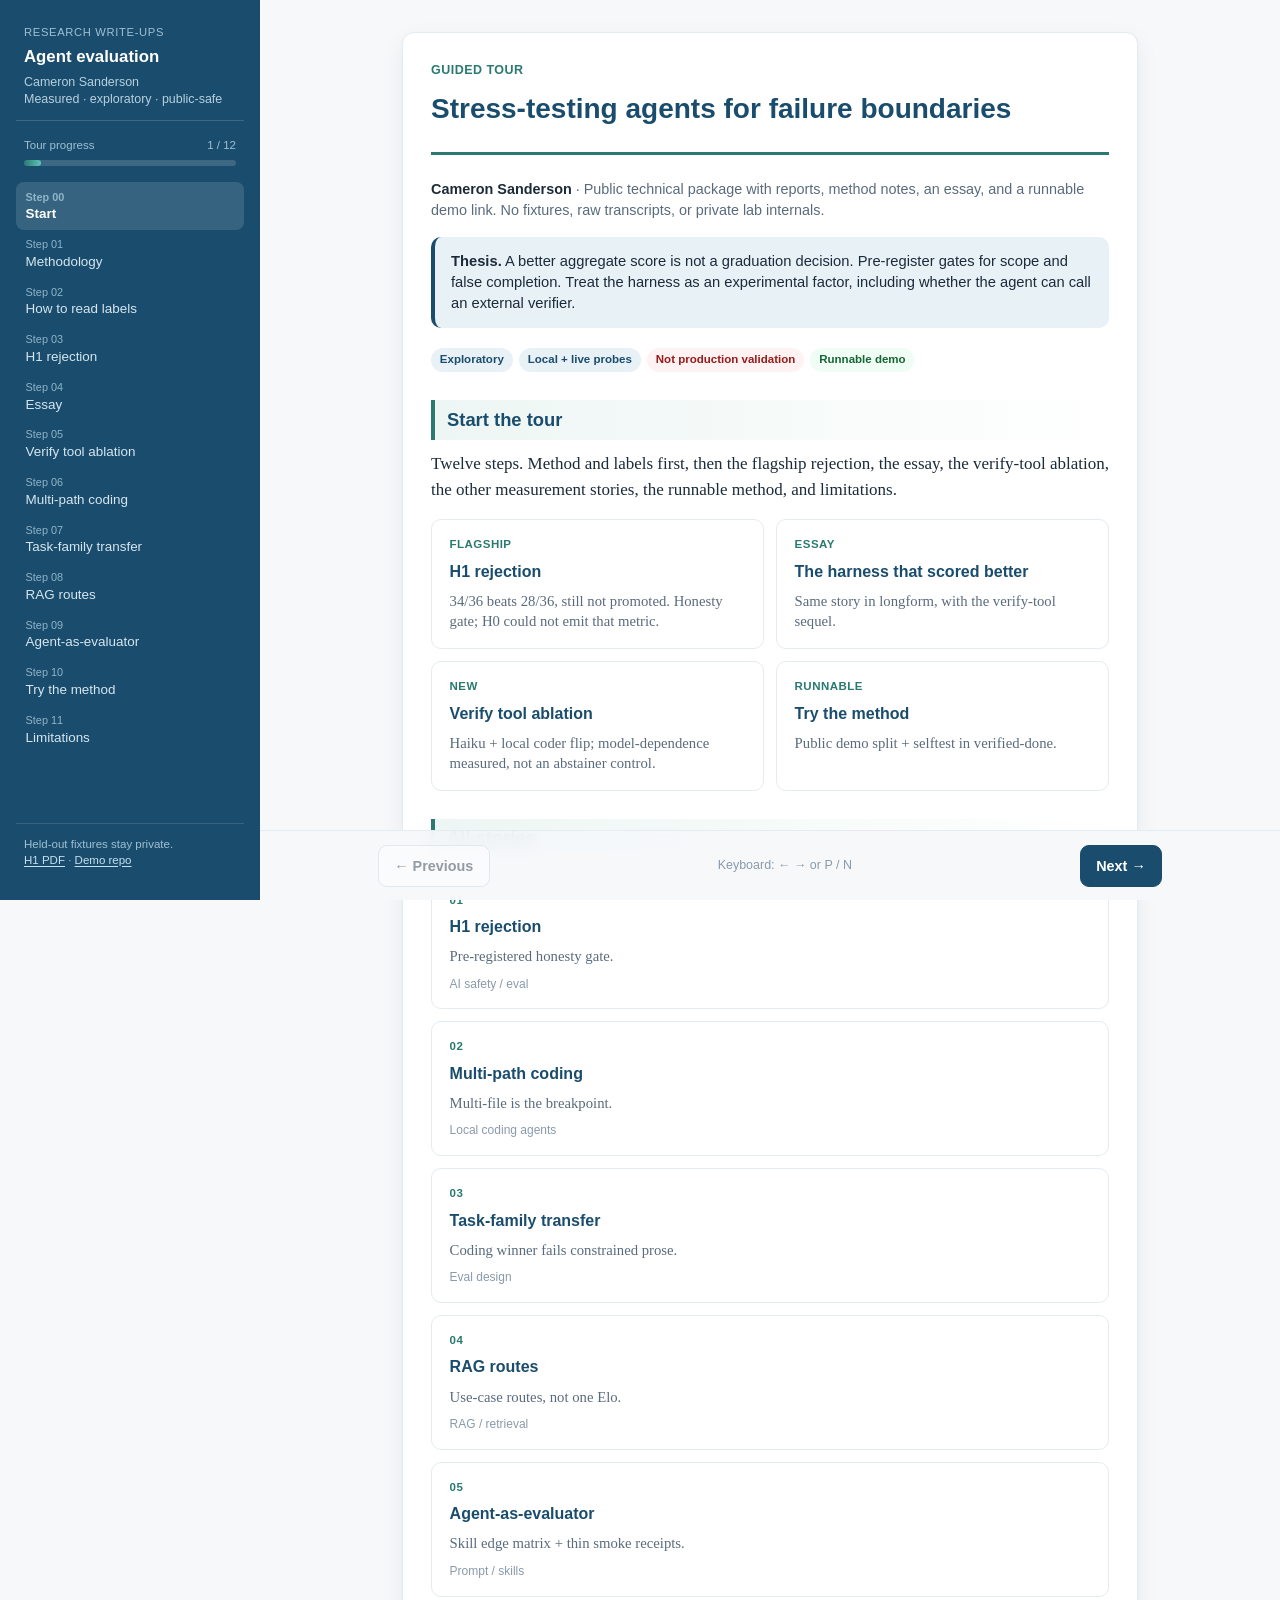
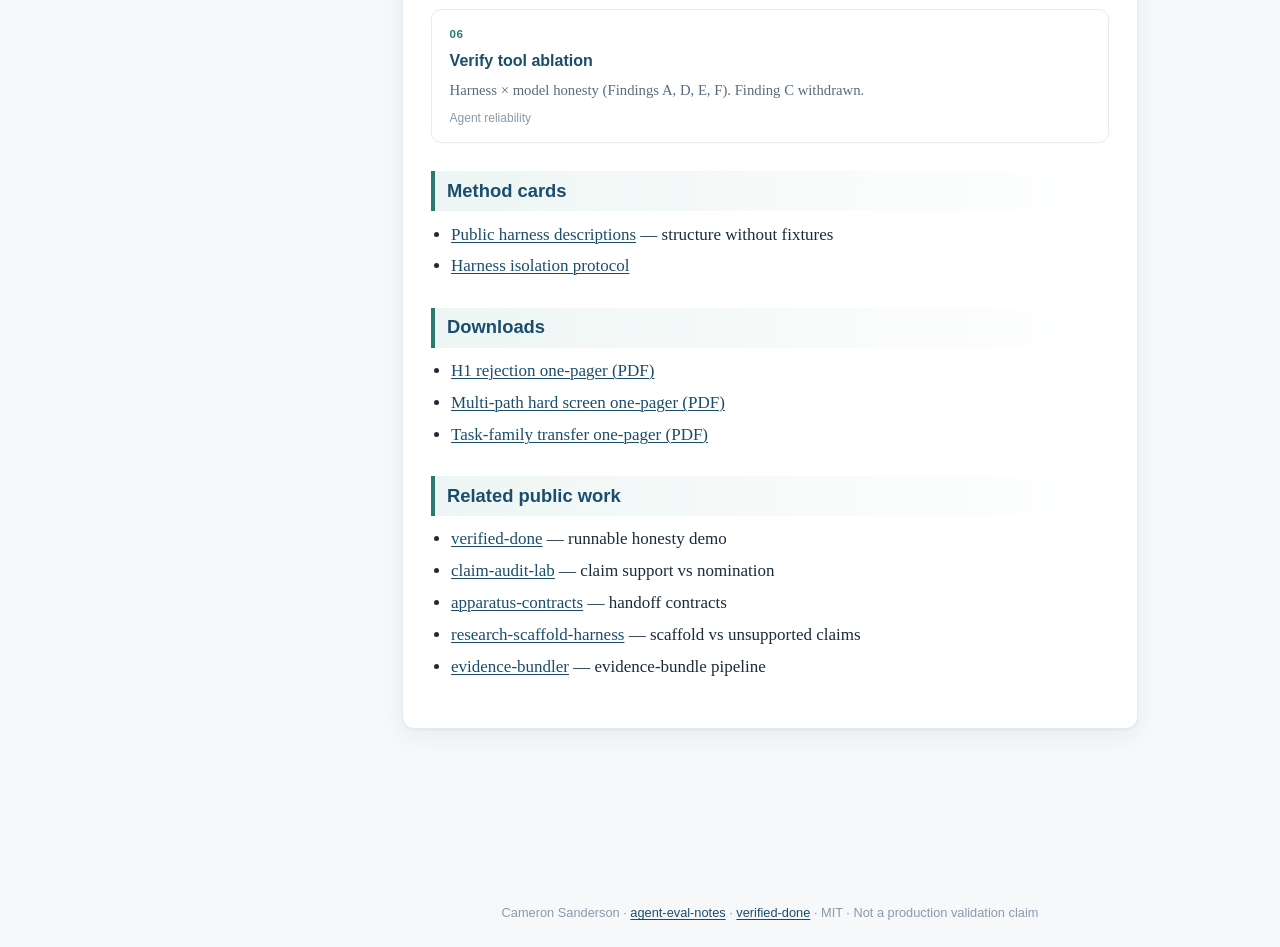
==== commit a5b7c660: "docs: make tour entry point technical-first" ====
--- a/docs/index.html
+++ b/docs/index.html
@@ -11,7 +11,7 @@
   <div class="shell">
     <aside class="sidebar" id="sidebar" aria-label="Tour navigation">
       <div class="brand-block">
-        <p class="eyebrow">Portfolio write-ups</p>
+        <p class="eyebrow">Research write-ups</p>
         <h1>Agent evaluation</h1>
         <p class="sub">Cameron Sanderson<br>Measured · exploratory · public-safe</p>
       </div>
@@ -38,7 +38,7 @@
             <h1>Stress-testing agents for failure boundaries</h1>
           </header>
           
-<p class="meta"><strong>Cameron Sanderson</strong> · Public package for hiring managers, collaborators, and technical interviewers. Reports, essay, and a runnable demo link. No fixtures, no raw transcripts, no lab internals.</p>
+<p class="meta"><strong>Cameron Sanderson</strong> · Public technical package with reports, method notes, an essay, and a runnable demo link. No fixtures, raw transcripts, or private lab internals.</p>
 <div class="callout"><strong>Thesis.</strong> A better aggregate score is not a graduation decision. Pre-register gates for scope and false completion. Treat the harness as an experimental factor, including whether the agent can call an external verifier.</div>
 <div class="tag-row">
   <span class="tag">Exploratory</span>
@@ -47,7 +47,7 @@
   <span class="tag pass">Runnable demo</span>
 </div>
 <h2>Start the tour</h2>
-<p>Thirteen steps. Method and labels first, then the flagship rejection, the essay, the verify-tool ablation, the other measurement stories, then try the method, limits, and resume language.</p>
+<p>Twelve steps. Method and labels first, then the flagship rejection, the essay, the verify-tool ablation, the other measurement stories, the runnable method, and limitations.</p>
 <div class="card-grid two">
   <a class="story-card" href="report-01.html"><div class="n">Flagship</div><h3>H1 rejection</h3><p>34/36 beats 28/36, still not promoted. Honesty gate; H0 could not emit that metric.</p></a>
   <a class="story-card" href="essay.html"><div class="n">Essay</div><h3>The harness that scored better</h3><p>Same story in longform, with the verify-tool sequel.</p></a>
